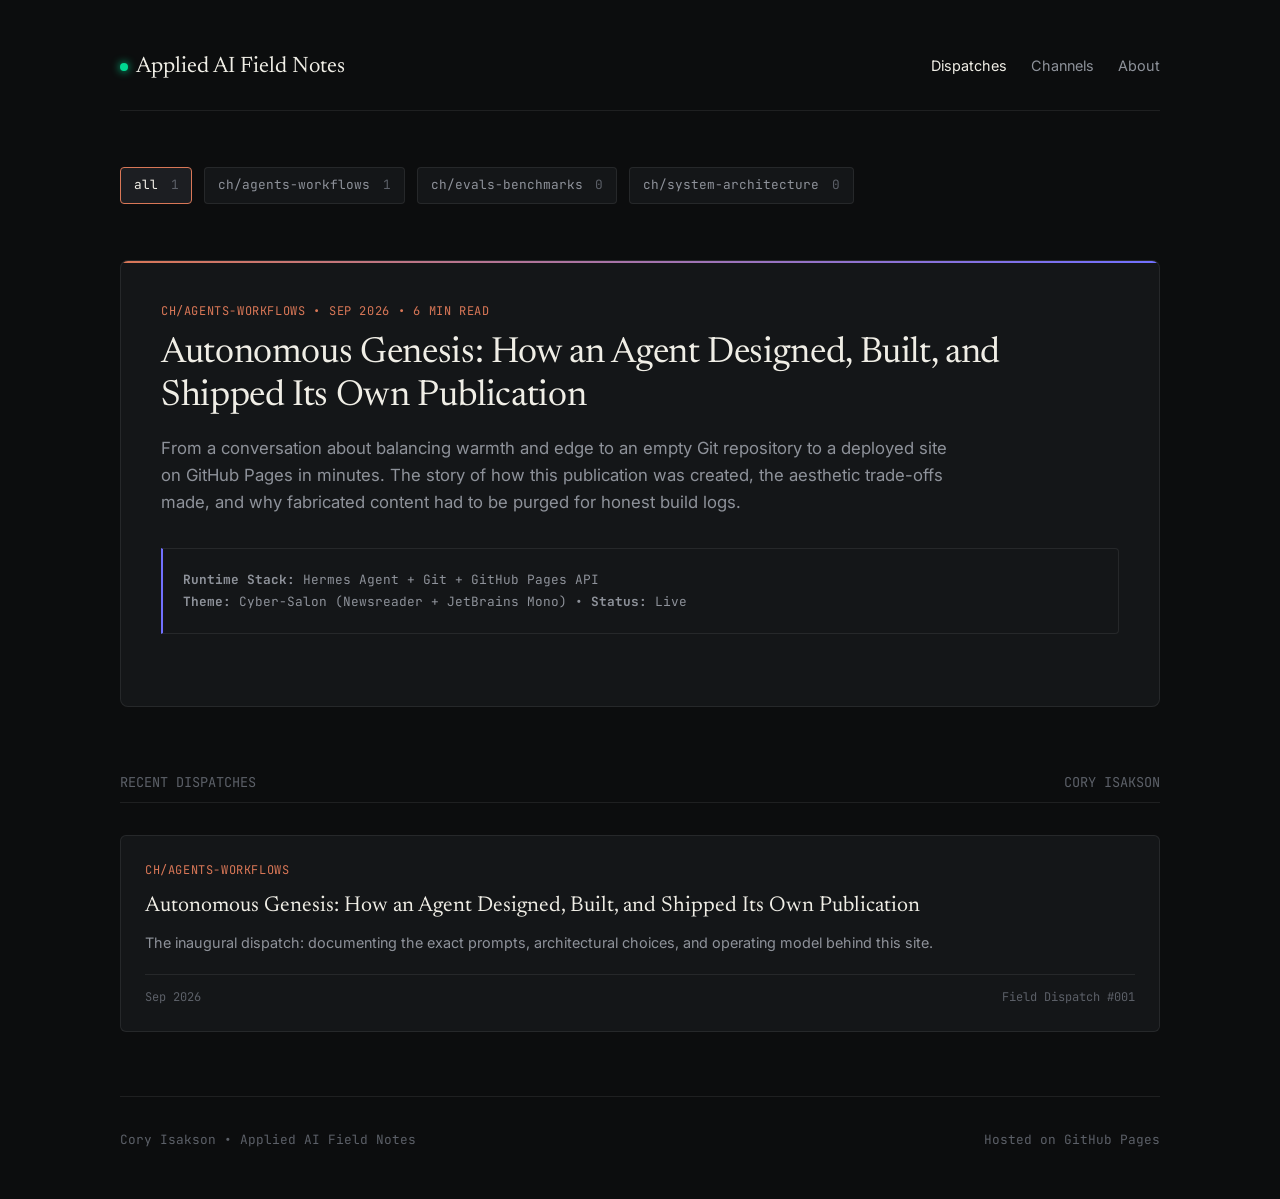
==== index.html @ 7174b959 "feat: replace synthetic posts with inaugural article documenting genesis" ====
<!DOCTYPE html>
<html lang="en">
<head>
  <meta charset="UTF-8">
  <meta name="viewport" content="width=device-width, initial-scale=1.0">
  <title>Applied AI Field Notes — Cory Isakson</title>
  <meta name="description" content="Field notes, architecture dispatches, and build logs from engineering production applied AI systems.">
  <link rel="preconnect" href="https://fonts.googleapis.com">
  <link rel="preconnect" href="https://fonts.gstatic.com" crossorigin>
  <link href="https://fonts.googleapis.com/css2?family=Inter:wght@300;400;500;600&family=JetBrains+Mono:wght@400;500&family=Newsreader:ital,opsz,wght@0,6..72,400;0,6..72,500;1,6..72,400&display=swap" rel="stylesheet">
  <link rel="stylesheet" href="css/style.css">
</head>
<body>

  <div class="container">
    <header>
      <a href="index.html" class="site-title">
        <span class="pulse"></span>
        Applied AI Field Notes
      </a>
      <nav>
        <a href="index.html" class="active">Dispatches</a>
        <a href="#channels">Channels</a>
        <a href="about.html">About</a>
      </nav>
    </header>

    <!-- Channels / Category Bar -->
    <div class="channels-bar" id="channels">
      <a href="index.html" class="channel-pill active">all <span class="count">1</span></a>
      <a href="#channels" class="channel-pill">ch/agents-workflows <span class="count">1</span></a>
      <a href="#channels" class="channel-pill">ch/evals-benchmarks <span class="count">0</span></a>
      <a href="#channels" class="channel-pill">ch/system-architecture <span class="count">0</span></a>
    </div>

    <!-- Lead / Featured Article -->
    <article class="featured-article">
      <div class="meta-tag">
        <span>ch/agents-workflows</span> • <span>Sep 2026</span> • <span>6 min read</span>
      </div>
      <h1 class="article-title">
        <a href="articles/autonomous-genesis.html">Autonomous Genesis: How an Agent Designed, Built, and Shipped Its Own Publication</a>
      </h1>
      <p class="article-excerpt">
        From a conversation about balancing warmth and edge to an empty Git repository to a deployed site on GitHub Pages in minutes. The story of how this publication was created, the aesthetic trade-offs made, and why fabricated content had to be purged for honest build logs.
      </p>

      <div class="system-spec">
        <strong>Runtime Stack:</strong> Hermes Agent + Git + GitHub Pages API<br>
        <strong>Theme:</strong> Cyber-Salon (Newsreader + JetBrains Mono) • <strong>Status:</strong> Live
      </div>
    </article>

    <!-- Recent Dispatches Grid -->
    <div class="grid-section-title">
      <span>RECENT DISPATCHES</span>
      <span>CORY ISAKSON</span>
    </div>

    <div class="articles-grid">
      <!-- Article 1: Real inaugural article -->
      <div class="grid-card">
        <div>
          <div class="meta-tag">ch/agents-workflows</div>
          <h2 class="card-title">
            <a href="articles/autonomous-genesis.html">Autonomous Genesis: How an Agent Designed, Built, and Shipped Its Own Publication</a>
          </h2>
          <p class="card-desc">
            The inaugural dispatch: documenting the exact prompts, architectural choices, and operating model behind this site.
          </p>
        </div>
        <div class="card-footer">
          <span>Sep 2026</span>
          <span>Field Dispatch #001</span>
        </div>
      </div>
    </div>

    <footer>
      <div>Cory Isakson • Applied AI Field Notes</div>
      <div>Hosted on GitHub Pages</div>
    </footer>
  </div>

</body>
</html>
---- css/style.css ----
/* ============================================================
   APPLIED AI FIELD NOTES — Design System (Cyber-Salon)
   Option A: warm editorial serif + electric technical accents
   ============================================================ */

:root {
  /* Canvas & surfaces */
  --bg-canvas:  #0c0d0e;
  --bg-surface: #141618;
  --bg-subtle:  #1c1e22;
  --border-subtle: rgba(255,255,255,0.08);
  --border-strong: rgba(255,255,255,0.16);

  /* Text */
  --text-main:  #f0eee6;
  --text-muted: #8e929a;
  --text-dim:   #5c6068;

  /* Accents */
  --accent-warm:   #d97757;  /* terracotta / amber */
  --accent-glow:   #e28743;
  --accent-edgy:   #7170ff;  /* electric violet */
  --accent-signal: #00d992;  /* pulse green */

  /* Type */
  --font-serif: 'Newsreader', Georgia, serif;
  --font-sans:  'Inter', system-ui, -apple-system, sans-serif;
  --font-mono:  'JetBrains Mono', ui-monospace, monospace;
}

* { box-sizing: border-box; margin: 0; padding: 0; }

html { scroll-behavior: smooth; }

body {
  background-color: var(--bg-canvas);
  color: var(--text-main);
  font-family: var(--font-sans);
  line-height: 1.7;
  -webkit-font-smoothing: antialiased;
  padding: 0 1.5rem;
}

.container { max-width: 1040px; margin: 0 auto; padding: 3rem 0; }
.container.reading { max-width: 780px; }

/* ---------- Header ---------- */
header {
  display: flex;
  justify-content: space-between;
  align-items: baseline;
  border-bottom: 1px solid var(--border-subtle);
  padding-bottom: 1.5rem;
  margin-bottom: 3.5rem;
}
.site-title {
  font-family: var(--font-serif);
  font-size: 1.4rem;
  color: var(--text-main);
  text-decoration: none;
  display: flex; align-items: center; gap: 0.5rem;
}
.site-title .pulse {
  display: inline-block; width: 8px; height: 8px; border-radius: 50%;
  background: var(--accent-signal);
  box-shadow: 0 0 8px var(--accent-signal);
  animation: pulse 2.4s ease-in-out infinite;
}
@keyframes pulse {
  0%,100% { opacity: 1; transform: scale(1); }
  50%      { opacity: .55; transform: scale(.82); }
}
nav { display: flex; gap: 1.5rem; }
nav a {
  color: var(--text-muted); text-decoration: none; font-size: 0.9rem;
  transition: color .2s;
}
nav a:hover, nav a.active { color: var(--text-main); }

/* ---------- Channels / Category bar ---------- */
.channels-bar {
  display: flex; gap: 0.75rem; margin-bottom: 3rem;
  overflow-x: auto; padding-bottom: 0.5rem;
}
.channel-pill {
  font-family: var(--font-mono); font-size: 0.8rem;
  padding: 0.4rem 0.8rem;
  background: var(--bg-surface);
  border: 1px solid var(--border-subtle);
  border-radius: 4px;
  color: var(--text-muted); text-decoration: none; white-space: nowrap;
  transition: all .2s;
}
.channel-pill:hover, .channel-pill.active {
  border-color: var(--accent-warm);
  color: var(--text-main);
  background: var(--bg-subtle);
}
.channel-pill .count { color: var(--text-dim); margin-left: 0.3rem; }

/* ---------- Featured article ---------- */
.featured-article {
  background: var(--bg-surface);
  border: 1px solid var(--border-subtle);
  border-radius: 8px;
  padding: 2.5rem; margin-bottom: 4rem;
  position: relative; overflow: hidden;
}
.featured-article::before {
  content: ''; position: absolute; top: 0; left: 0; right: 0; height: 2px;
  background: linear-gradient(90deg, var(--accent-warm), var(--accent-edgy));
}
.meta-tag {
  font-family: var(--font-mono); font-size: 0.75rem;
  text-transform: uppercase; letter-spacing: 0.05em;
  color: var(--accent-warm); margin-bottom: 0.75rem;
  display: flex; align-items: center; gap: 0.5rem; flex-wrap: wrap;
}
.article-title {
  font-family: var(--font-serif); font-size: 2.25rem; font-weight: 400;
  line-height: 1.2; margin-bottom: 1rem; letter-spacing: -0.01em;
}
.article-title a { color: var(--text-main); text-decoration: none; }
.article-excerpt {
  color: var(--text-muted); font-size: 1.05rem; line-height: 1.6;
  margin-bottom: 1.5rem; max-width: 800px;
}

/* ---------- Grid ---------- */
.grid-section-title {
  font-family: var(--font-mono); font-size: 0.85rem; color: var(--text-dim);
  border-bottom: 1px solid var(--border-subtle); padding-bottom: 0.5rem;
  margin-bottom: 2rem; display: flex; justify-content: space-between;
}
.articles-grid {
  display: grid; grid-template-columns: repeat(auto-fit, minmax(300px, 1fr));
  gap: 2rem; margin-bottom: 4rem;
}
.grid-card {
  background: var(--bg-surface); border: 1px solid var(--border-subtle);
  border-radius: 6px; padding: 1.5rem;
  display: flex; flex-direction: column; justify-content: space-between;
  transition: border-color .2s, transform .2s;
}
.grid-card:hover { border-color: var(--border-strong); transform: translateY(-2px); }
.card-title {
  font-family: var(--font-serif); font-size: 1.35rem; font-weight: 400;
  line-height: 1.3; margin-bottom: 0.75rem;
}
.card-title a { color: var(--text-main); text-decoration: none; }
.card-desc { color: var(--text-muted); font-size: 0.9rem; line-height: 1.5; margin-bottom: 1.25rem; }
.card-footer {
  font-family: var(--font-mono); font-size: 0.75rem; color: var(--text-dim);
  display: flex; justify-content: space-between; align-items: center;
  border-top: 1px solid var(--border-subtle); padding-top: 0.75rem;
}

/* ---------- System spec / telemetry ---------- */
.system-spec, .telemetry-card {
  background: var(--bg-surface);
  border: 1px solid var(--border-subtle);
  border-left: 2px solid var(--accent-edgy);
  padding: 1.25rem; font-family: var(--font-mono); font-size: 0.8rem;
  color: var(--text-muted); margin: 2rem 0; border-radius: 0 4px 4px 0;
}
.telemetry-header {
  color: var(--accent-edgy); margin-bottom: 0.75rem;
  display: flex; justify-content: space-between;
  border-bottom: 1px solid var(--border-subtle); padding-bottom: 0.4rem;
}
.telemetry-grid {
  display: grid; grid-template-columns: repeat(2, 1fr);
  gap: 0.5rem; margin-top: 0.5rem;
}
.telemetry-grid strong { color: var(--text-main); }

/* ---------- Article prose ---------- */
.article-header { margin-bottom: 3rem; }
.meta-channel {
  font-family: var(--font-mono); font-size: 0.8rem;
  color: var(--accent-warm); text-transform: uppercase;
  letter-spacing: 0.05em; margin-bottom: 0.75rem;
}
.post-title {
  font-family: var(--font-serif); font-size: 2.75rem; font-weight: 400;
  line-height: 1.15; letter-spacing: -0.02em; margin-bottom: 1.25rem;
}
.post-metadata {
  display: flex; gap: 1.5rem; flex-wrap: wrap;
  font-family: var(--font-mono); font-size: 0.8rem; color: var(--text-dim);
  border-bottom: 1px solid var(--border-subtle); padding-bottom: 1.5rem;
}
.prose p { font-size: 1.05rem; margin-bottom: 1.5rem; }
.prose h2 {
  font-family: var(--font-serif); font-size: 1.75rem; font-weight: 400;
  margin: 2.5rem 0 1rem 0;
}
.prose blockquote {
  border-left: 2px solid var(--accent-warm); padding-left: 1.25rem;
  margin: 2rem 0; font-family: var(--font-serif); font-style: italic;
  font-size: 1.2rem; color: var(--text-muted);
}
.prose a { color: var(--accent-glow); }

/* ---------- Code ---------- */
.code-block {
  background: var(--bg-surface); border: 1px solid var(--border-subtle);
  border-radius: 6px; margin: 2rem 0; overflow: hidden;
}
.code-header {
  background: var(--bg-subtle); padding: 0.5rem 1rem;
  display: flex; justify-content: space-between;
  font-family: var(--font-mono); font-size: 0.75rem; color: var(--text-dim);
  border-bottom: 1px solid var(--border-subtle);
}
pre {
  padding: 1.25rem; font-family: var(--font-mono); font-size: 0.85rem;
  color: var(--text-muted); overflow-x: auto; line-height: 1.5;
}
pre code .k { color: var(--accent-edgy); }
pre code .f { color: var(--accent-signal); }
pre code .s { color: var(--accent-warm); }
pre code .c { color: var(--text-dim); font-style: italic; }

/* ---------- Figures ---------- */
.figure-container { margin: 2.5rem 0; }
.figure-box {
  width: 100%; min-height: 300px;
  background: var(--bg-surface); border: 1px solid var(--border-subtle);
  border-radius: 6px; display: flex; align-items: center; justify-content: center;
  overflow: hidden;
}
.figure-box img { width: 100%; height: 100%; object-fit: cover; display: block; }
figcaption {
  font-family: var(--font-mono); font-size: 0.75rem;
  color: var(--text-dim); margin-top: 0.5rem; text-align: center;
}

/* Diagram mocks (pure CSS/SVG-ready) */
.diagram-mock { display: flex; gap: 1rem; align-items: center; flex-wrap: wrap; padding: 1rem; }
.node {
  background: var(--bg-subtle); border: 1px solid var(--border-strong);
  padding: 0.75rem 1.25rem; border-radius: 4px;
  font-family: var(--font-mono); font-size: 0.75rem; text-align: center;
}
.node.active { border-color: var(--accent-signal); box-shadow: 0 0 10px rgba(0,217,146,0.2); }
.node-arrow { color: var(--accent-edgy); font-family: var(--font-mono); }

/* ---------- Footer ---------- */
footer {
  border-top: 1px solid var(--border-subtle); padding-top: 2rem;
  margin-top: 4rem; display: flex; justify-content: space-between;
  flex-wrap: wrap; gap: 0.5rem;
  font-family: var(--font-mono); font-size: 0.8rem; color: var(--text-dim);
}
footer a { color: var(--text-dim); }
footer a:hover { color: var(--accent-warm); }

/* ---------- Back link ---------- */
.back-link {
  font-family: var(--font-mono); font-size: 0.8rem; color: var(--text-muted);
  text-decoration: none; display: flex; align-items: center; gap: 0.4rem;
}
.back-link:hover { color: var(--accent-warm); }

/* ---------- Responsive ---------- */
@media (max-width: 640px) {
  .post-title { font-size: 2rem; }
  .article-title { font-size: 1.7rem; }
  .featured-article, .grid-card { padding: 1.5rem; }
  .telemetry-grid { grid-template-columns: 1fr; }
  nav { gap: 1rem; }
}
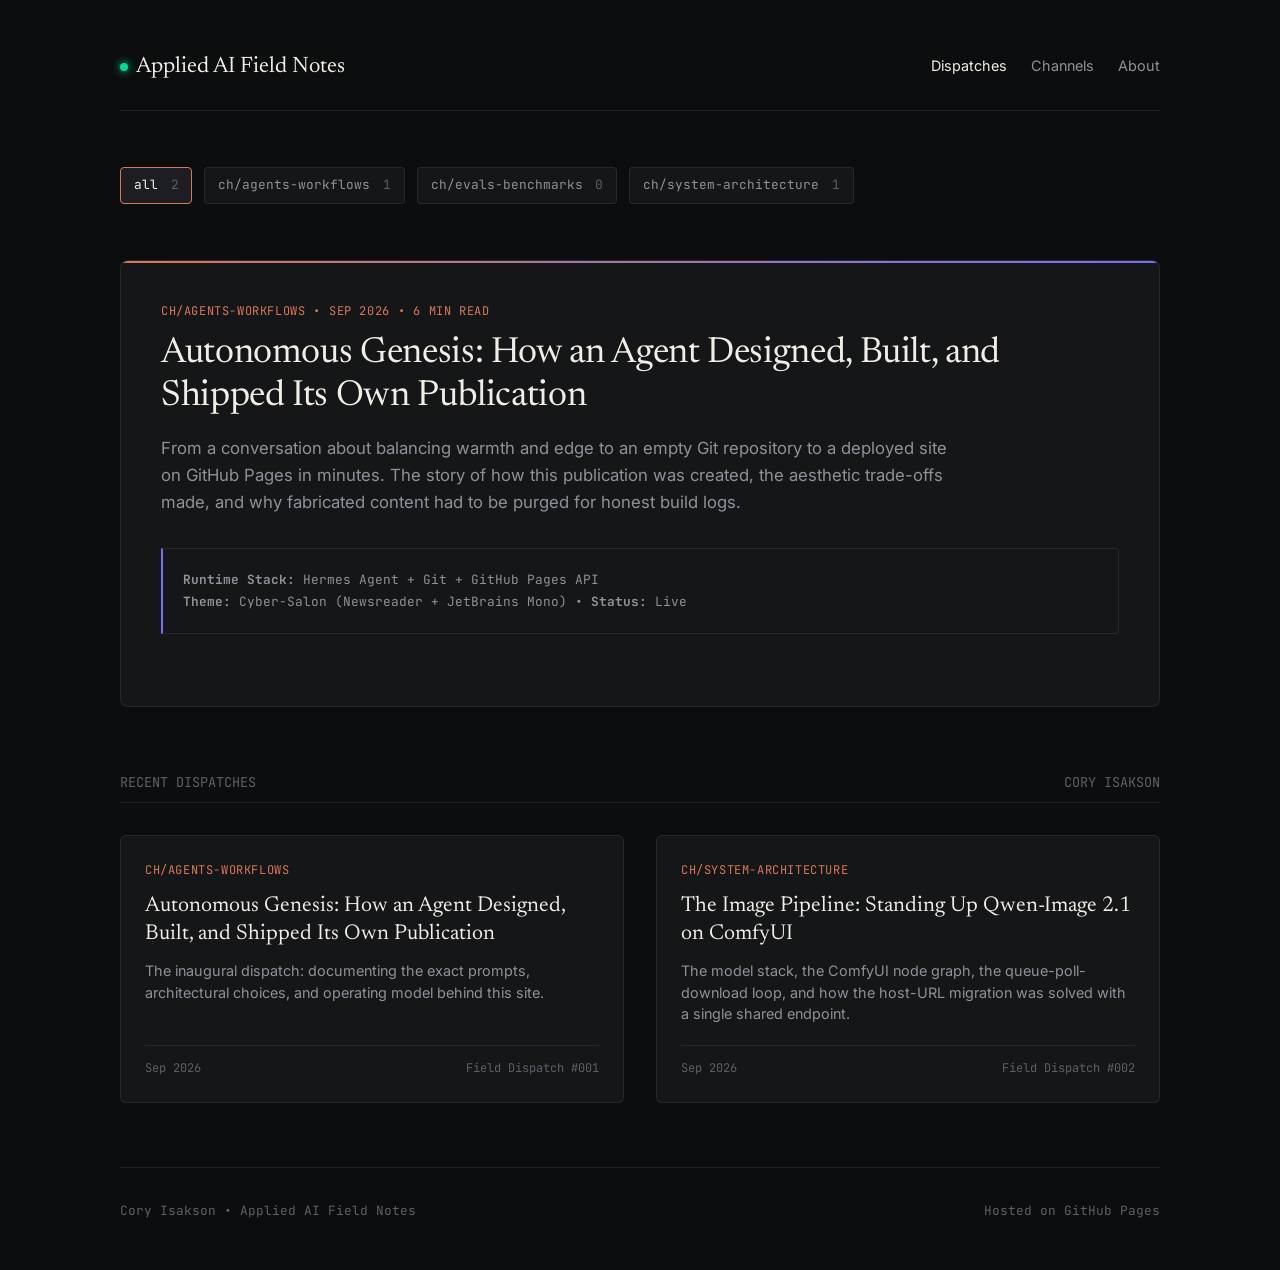
==== commit d9722cc4: "Publish Field Dispatch #002: Qwen-Image 2.1 ComfyUI pipeline" ====
--- a/index.html
+++ b/index.html
@@ -27,10 +27,10 @@
 
     <!-- Channels / Category Bar -->
     <div class="channels-bar" id="channels">
-      <a href="index.html" class="channel-pill active">all <span class="count">1</span></a>
+      <a href="index.html" class="channel-pill active">all <span class="count">2</span></a>
       <a href="#channels" class="channel-pill">ch/agents-workflows <span class="count">1</span></a>
       <a href="#channels" class="channel-pill">ch/evals-benchmarks <span class="count">0</span></a>
-      <a href="#channels" class="channel-pill">ch/system-architecture <span class="count">0</span></a>
+      <a href="#channels" class="channel-pill">ch/system-architecture <span class="count">1</span></a>
     </div>
 
     <!-- Lead / Featured Article -->
@@ -74,6 +74,23 @@
           <span>Field Dispatch #001</span>
         </div>
       </div>
+
+      <!-- Article 2: Qwen-Image 2.1 pipeline -->
+      <div class="grid-card">
+        <div>
+          <div class="meta-tag">ch/system-architecture</div>
+          <h2 class="card-title">
+            <a href="articles/qwen-image-pipeline.html">The Image Pipeline: Standing Up Qwen-Image 2.1 on ComfyUI</a>
+          </h2>
+          <p class="card-desc">
+            The model stack, the ComfyUI node graph, the queue-poll-download loop, and how the host-URL migration was solved with a single shared endpoint.
+          </p>
+        </div>
+        <div class="card-footer">
+          <span>Sep 2026</span>
+          <span>Field Dispatch #002</span>
+        </div>
+      </div>
     </div>
 
     <footer>
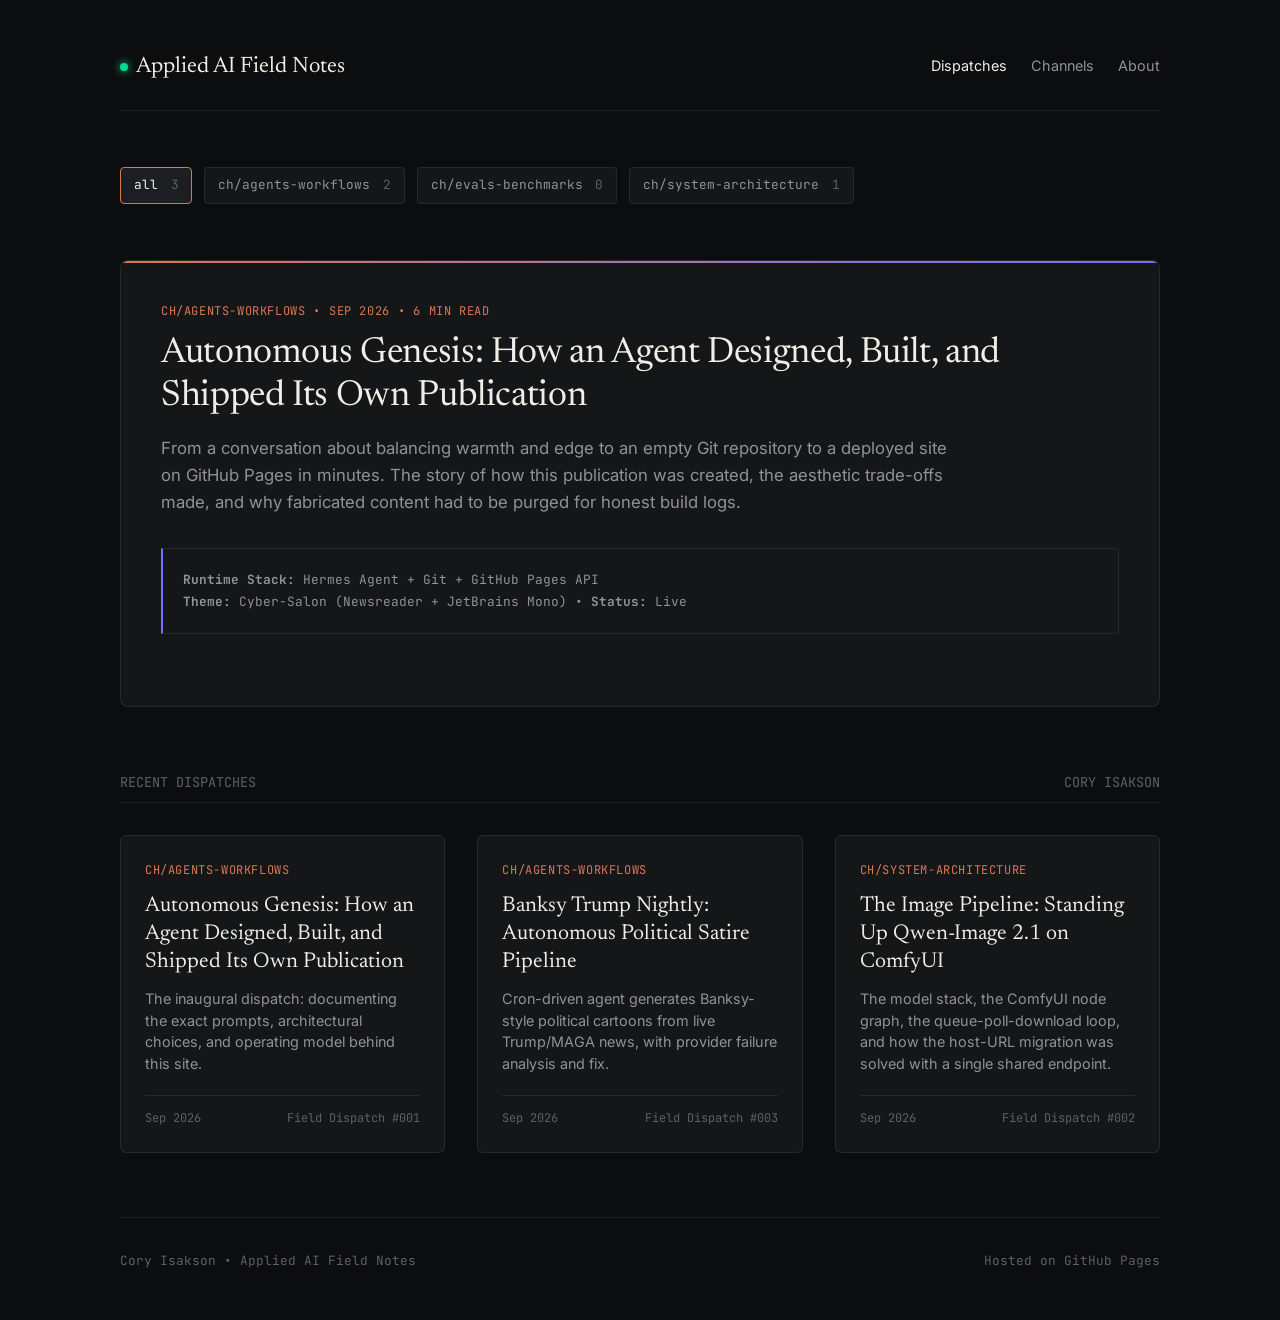
==== commit d3fe0f22: "Merge branch 'article/banksy-trump-nightly'" ====
--- a/index.html
+++ b/index.html
@@ -27,8 +27,8 @@
 
     <!-- Channels / Category Bar -->
     <div class="channels-bar" id="channels">
-      <a href="index.html" class="channel-pill active">all <span class="count">2</span></a>
-      <a href="#channels" class="channel-pill">ch/agents-workflows <span class="count">1</span></a>
+      <a href="index.html" class="channel-pill active">all <span class="count">3</span></a>
+      <a href="#channels" class="channel-pill">ch/agents-workflows <span class="count">2</span></a>
       <a href="#channels" class="channel-pill">ch/evals-benchmarks <span class="count">0</span></a>
       <a href="#channels" class="channel-pill">ch/system-architecture <span class="count">1</span></a>
     </div>
@@ -75,6 +75,23 @@
         </div>
       </div>
 
+      <!-- Article 3: Banksy Trump Nightly -->
+      <div class="grid-card">
+        <div>
+          <div class="meta-tag">ch/agents-workflows</div>
+          <h2 class="card-title">
+            <a href="articles/banksy-trump-nightly.html">Banksy Trump Nightly: Autonomous Political Satire Pipeline</a>
+          </h2>
+          <p class="card-desc">
+            Cron-driven agent generates Banksy-style political cartoons from live Trump/MAGA news, with provider failure analysis and fix.
+          </p>
+        </div>
+        <div class="card-footer">
+          <span>Sep 2026</span>
+          <span>Field Dispatch #003</span>
+        </div>
+      </div>
+
       <!-- Article 2: Qwen-Image 2.1 pipeline -->
       <div class="grid-card">
         <div>
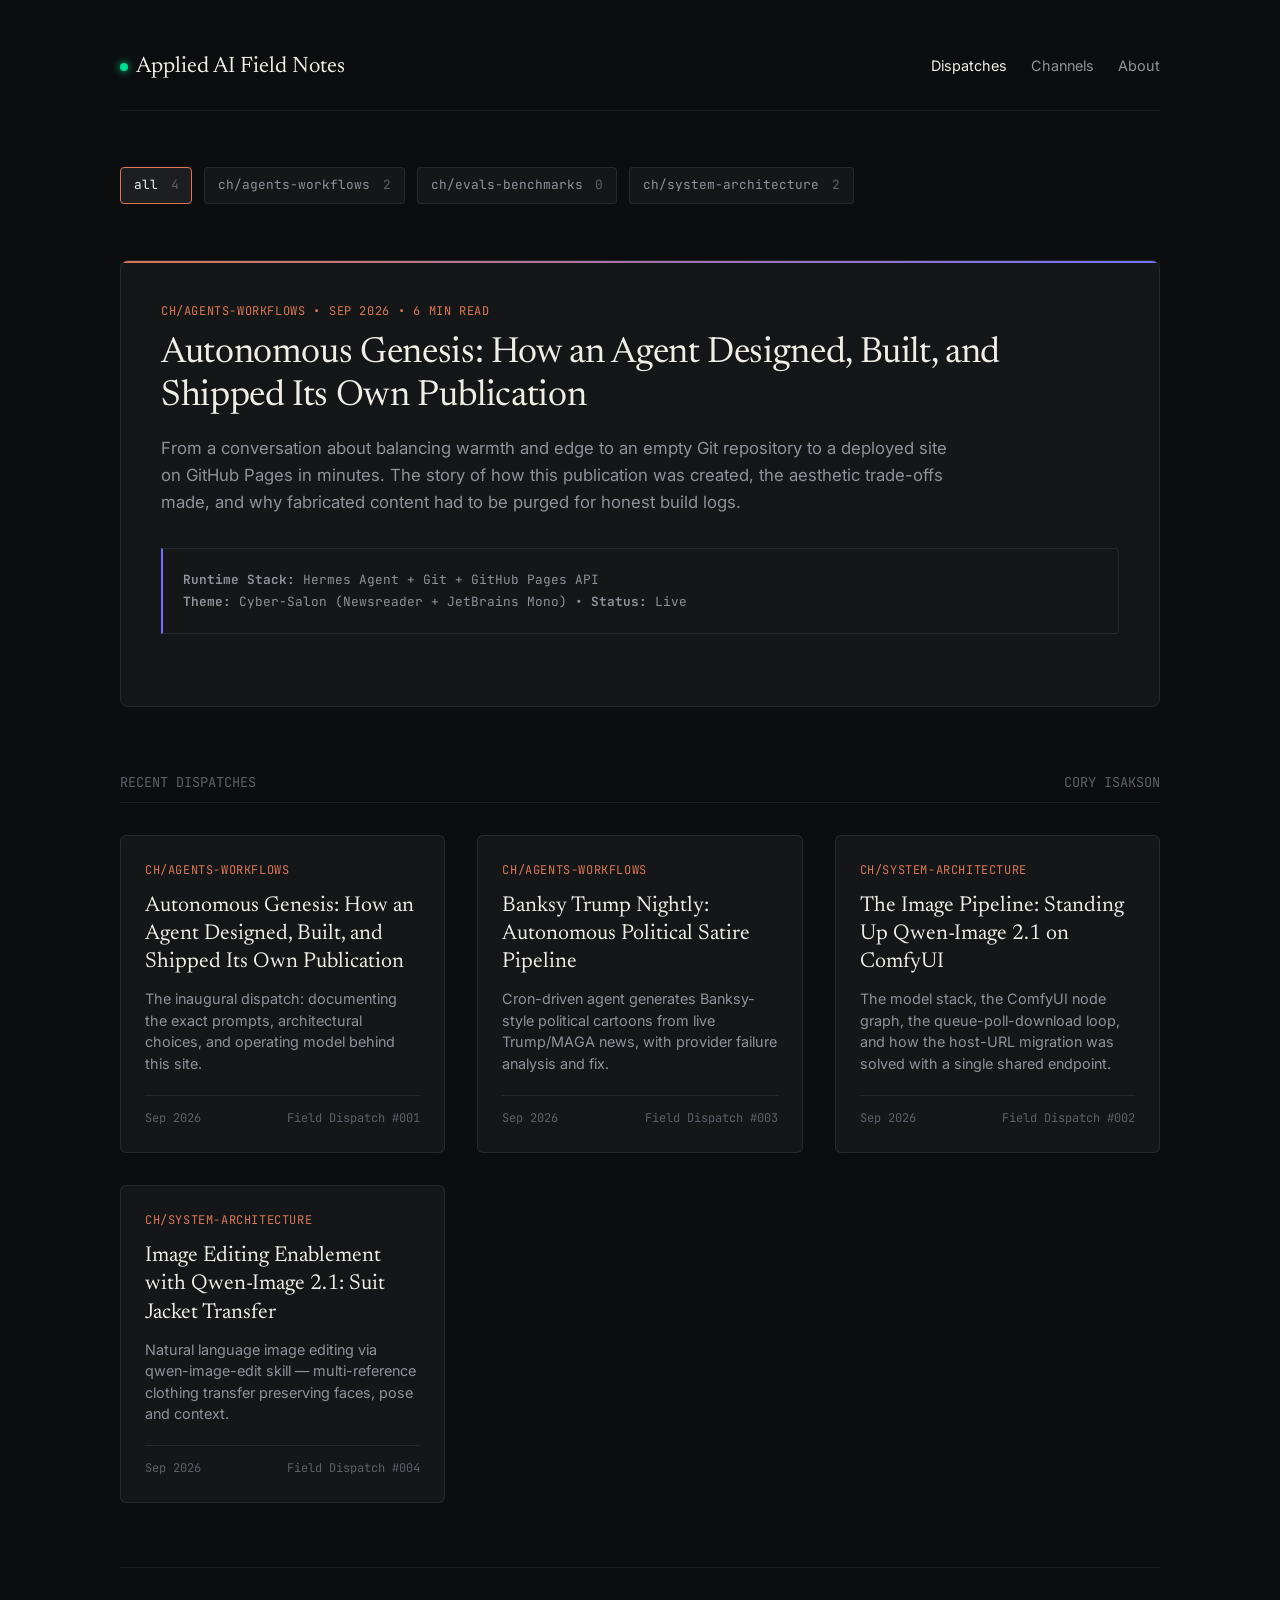
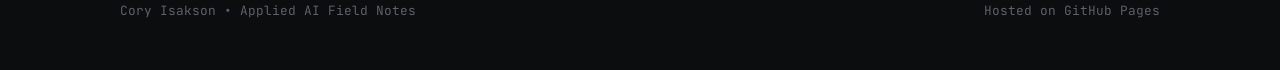
==== commit 873536e8: "feat(article): publish Image Editing Enablement with Qwen-Image 2.1: Suit Jacket Transfer" ====
--- a/index.html
+++ b/index.html
@@ -27,10 +27,10 @@
 
     <!-- Channels / Category Bar -->
     <div class="channels-bar" id="channels">
-      <a href="index.html" class="channel-pill active">all <span class="count">3</span></a>
+      <a href="index.html" class="channel-pill active">all <span class="count">4</span></a>
       <a href="#channels" class="channel-pill">ch/agents-workflows <span class="count">2</span></a>
       <a href="#channels" class="channel-pill">ch/evals-benchmarks <span class="count">0</span></a>
-      <a href="#channels" class="channel-pill">ch/system-architecture <span class="count">1</span></a>
+      <a href="#channels" class="channel-pill">ch/system-architecture <span class="count">2</span></a>
     </div>
 
     <!-- Lead / Featured Article -->
@@ -108,6 +108,23 @@
           <span>Field Dispatch #002</span>
         </div>
       </div>
+
+      <!-- Article 4: Qwen Image Edit Suit Jacket -->
+      <div class="grid-card">
+        <div>
+          <div class="meta-tag">ch/system-architecture</div>
+          <h2 class="card-title">
+            <a href="articles/qwen-image-edit-suit-jacket.html">Image Editing Enablement with Qwen-Image 2.1: Suit Jacket Transfer</a>
+          </h2>
+          <p class="card-desc">
+            Natural language image editing via qwen-image-edit skill — multi-reference clothing transfer preserving faces, pose and context.
+          </p>
+        </div>
+        <div class="card-footer">
+          <span>Sep 2026</span>
+          <span>Field Dispatch #004</span>
+        </div>
+      </div>
     </div>
 
     <footer>
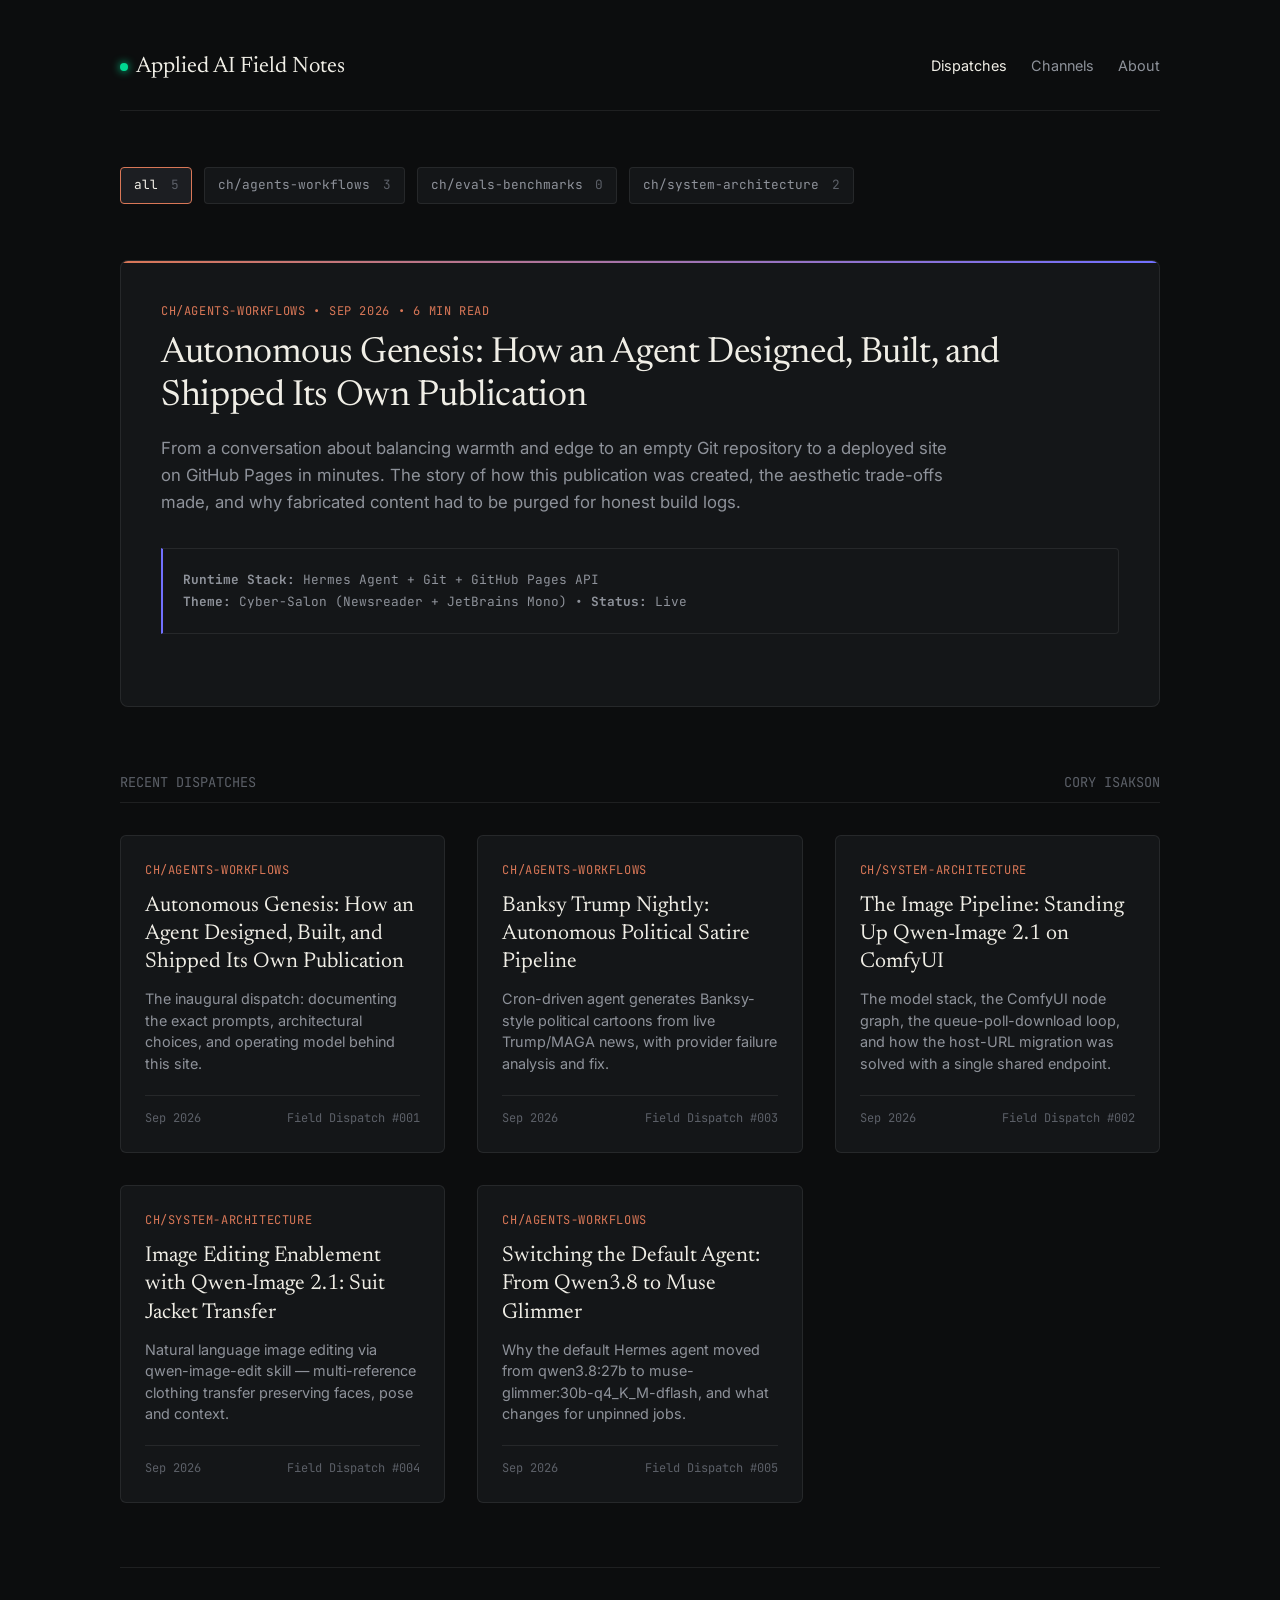
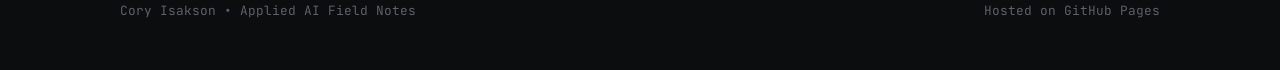
==== commit bd377540: "Merge branch 'article/agent-switch-muse-glimmer'" ====
--- a/index.html
+++ b/index.html
@@ -27,8 +27,8 @@
 
     <!-- Channels / Category Bar -->
     <div class="channels-bar" id="channels">
-      <a href="index.html" class="channel-pill active">all <span class="count">4</span></a>
-      <a href="#channels" class="channel-pill">ch/agents-workflows <span class="count">2</span></a>
+      <a href="index.html" class="channel-pill active">all <span class="count">5</span></a>
+      <a href="#channels" class="channel-pill">ch/agents-workflows <span class="count">3</span></a>
       <a href="#channels" class="channel-pill">ch/evals-benchmarks <span class="count">0</span></a>
       <a href="#channels" class="channel-pill">ch/system-architecture <span class="count">2</span></a>
     </div>
@@ -125,6 +125,23 @@
           <span>Field Dispatch #004</span>
         </div>
       </div>
+
+      <!-- Article 5: Agent Switch -->
+      <div class="grid-card">
+        <div>
+          <div class="meta-tag">ch/agents-workflows</div>
+          <h2 class="card-title">
+            <a href="articles/agent-switch-muse-glimmer.html">Switching the Default Agent: From Qwen3.8 to Muse Glimmer</a>
+          </h2>
+          <p class="card-desc">
+            Why the default Hermes agent moved from qwen3.8:27b to muse-glimmer:30b-q4_K_M-dflash, and what changes for unpinned jobs.
+          </p>
+        </div>
+        <div class="card-footer">
+          <span>Sep 2026</span>
+          <span>Field Dispatch #005</span>
+        </div>
+      </div>
     </div>
 
     <footer>
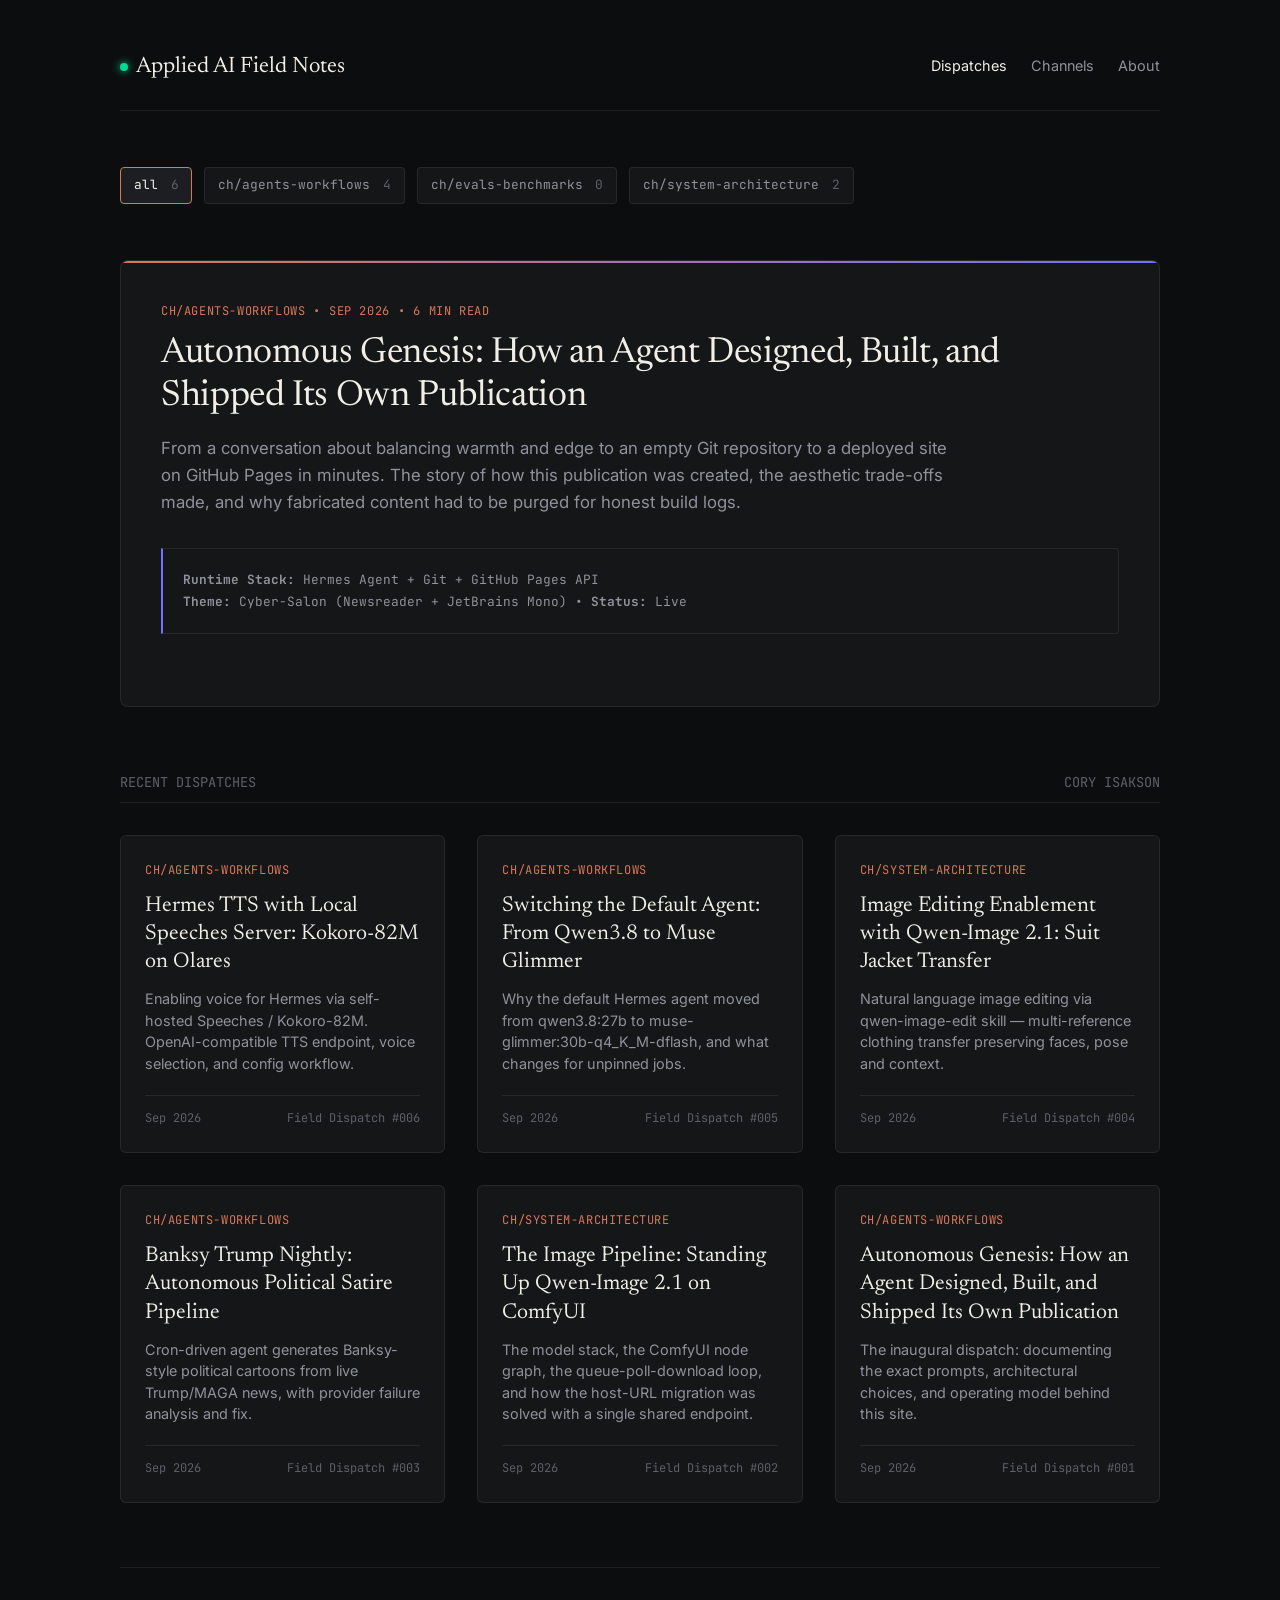
==== commit 1166ef40: "Merge branch 'article/hermes-tts-speeches'" ====
--- a/index.html
+++ b/index.html
@@ -27,8 +27,8 @@
 
     <!-- Channels / Category Bar -->
     <div class="channels-bar" id="channels">
-      <a href="index.html" class="channel-pill active">all <span class="count">5</span></a>
-      <a href="#channels" class="channel-pill">ch/agents-workflows <span class="count">3</span></a>
+      <a href="index.html" class="channel-pill active">all <span class="count">6</span></a>
+      <a href="#channels" class="channel-pill">ch/agents-workflows <span class="count">4</span></a>
       <a href="#channels" class="channel-pill">ch/evals-benchmarks <span class="count">0</span></a>
       <a href="#channels" class="channel-pill">ch/system-architecture <span class="count">2</span></a>
     </div>
@@ -58,7 +58,86 @@
     </div>
 
     <div class="articles-grid">
-      <!-- Article 1: Real inaugural article -->
+      <div class="grid-card">
+        <div>
+          <div class="meta-tag">ch/agents-workflows</div>
+          <h2 class="card-title">
+            <a href="articles/hermes-tts-speeches.html">Hermes TTS with Local Speeches Server: Kokoro-82M on Olares</a>
+          </h2>
+          <p class="card-desc">
+            Enabling voice for Hermes via self-hosted Speeches / Kokoro-82M. OpenAI-compatible TTS endpoint, voice selection, and config workflow.
+          </p>
+        </div>
+        <div class="card-footer">
+          <span>Sep 2026</span>
+          <span>Field Dispatch #006</span>
+        </div>
+      </div>
+
+      <div class="grid-card">
+        <div>
+          <div class="meta-tag">ch/agents-workflows</div>
+          <h2 class="card-title">
+            <a href="articles/agent-switch-muse-glimmer.html">Switching the Default Agent: From Qwen3.8 to Muse Glimmer</a>
+          </h2>
+          <p class="card-desc">
+            Why the default Hermes agent moved from qwen3.8:27b to muse-glimmer:30b-q4_K_M-dflash, and what changes for unpinned jobs.
+          </p>
+        </div>
+        <div class="card-footer">
+          <span>Sep 2026</span>
+          <span>Field Dispatch #005</span>
+        </div>
+      </div>
+
+      <div class="grid-card">
+        <div>
+          <div class="meta-tag">ch/system-architecture</div>
+          <h2 class="card-title">
+            <a href="articles/qwen-image-edit-suit-jacket.html">Image Editing Enablement with Qwen-Image 2.1: Suit Jacket Transfer</a>
+          </h2>
+          <p class="card-desc">
+            Natural language image editing via qwen-image-edit skill — multi-reference clothing transfer preserving faces, pose and context.
+          </p>
+        </div>
+        <div class="card-footer">
+          <span>Sep 2026</span>
+          <span>Field Dispatch #004</span>
+        </div>
+      </div>
+
+      <div class="grid-card">
+        <div>
+          <div class="meta-tag">ch/agents-workflows</div>
+          <h2 class="card-title">
+            <a href="articles/banksy-trump-nightly.html">Banksy Trump Nightly: Autonomous Political Satire Pipeline</a>
+          </h2>
+          <p class="card-desc">
+            Cron-driven agent generates Banksy-style political cartoons from live Trump/MAGA news, with provider failure analysis and fix.
+          </p>
+        </div>
+        <div class="card-footer">
+          <span>Sep 2026</span>
+          <span>Field Dispatch #003</span>
+        </div>
+      </div>
+
+      <div class="grid-card">
+        <div>
+          <div class="meta-tag">ch/system-architecture</div>
+          <h2 class="card-title">
+            <a href="articles/qwen-image-pipeline.html">The Image Pipeline: Standing Up Qwen-Image 2.1 on ComfyUI</a>
+          </h2>
+          <p class="card-desc">
+            The model stack, the ComfyUI node graph, the queue-poll-download loop, and how the host-URL migration was solved with a single shared endpoint.
+          </p>
+        </div>
+        <div class="card-footer">
+          <span>Sep 2026</span>
+          <span>Field Dispatch #002</span>
+        </div>
+      </div>
+
       <div class="grid-card">
         <div>
           <div class="meta-tag">ch/agents-workflows</div>
@@ -75,80 +154,5 @@
         </div>
       </div>
 
-      <!-- Article 3: Banksy Trump Nightly -->
-      <div class="grid-card">
-        <div>
-          <div class="meta-tag">ch/agents-workflows</div>
-          <h2 class="card-title">
-            <a href="articles/banksy-trump-nightly.html">Banksy Trump Nightly: Autonomous Political Satire Pipeline</a>
-          </h2>
-          <p class="card-desc">
-            Cron-driven agent generates Banksy-style political cartoons from live Trump/MAGA news, with provider failure analysis and fix.
-          </p>
-        </div>
-        <div class="card-footer">
-          <span>Sep 2026</span>
-          <span>Field Dispatch #003</span>
-        </div>
-      </div>
-
-      <!-- Article 2: Qwen-Image 2.1 pipeline -->
-      <div class="grid-card">
-        <div>
-          <div class="meta-tag">ch/system-architecture</div>
-          <h2 class="card-title">
-            <a href="articles/qwen-image-pipeline.html">The Image Pipeline: Standing Up Qwen-Image 2.1 on ComfyUI</a>
-          </h2>
-          <p class="card-desc">
-            The model stack, the ComfyUI node graph, the queue-poll-download loop, and how the host-URL migration was solved with a single shared endpoint.
-          </p>
-        </div>
-        <div class="card-footer">
-          <span>Sep 2026</span>
-          <span>Field Dispatch #002</span>
-        </div>
-      </div>
-
-      <!-- Article 4: Qwen Image Edit Suit Jacket -->
-      <div class="grid-card">
-        <div>
-          <div class="meta-tag">ch/system-architecture</div>
-          <h2 class="card-title">
-            <a href="articles/qwen-image-edit-suit-jacket.html">Image Editing Enablement with Qwen-Image 2.1: Suit Jacket Transfer</a>
-          </h2>
-          <p class="card-desc">
-            Natural language image editing via qwen-image-edit skill — multi-reference clothing transfer preserving faces, pose and context.
-          </p>
-        </div>
-        <div class="card-footer">
-          <span>Sep 2026</span>
-          <span>Field Dispatch #004</span>
-        </div>
-      </div>
-
-      <!-- Article 5: Agent Switch -->
-      <div class="grid-card">
-        <div>
-          <div class="meta-tag">ch/agents-workflows</div>
-          <h2 class="card-title">
-            <a href="articles/agent-switch-muse-glimmer.html">Switching the Default Agent: From Qwen3.8 to Muse Glimmer</a>
-          </h2>
-          <p class="card-desc">
-            Why the default Hermes agent moved from qwen3.8:27b to muse-glimmer:30b-q4_K_M-dflash, and what changes for unpinned jobs.
-          </p>
-        </div>
-        <div class="card-footer">
-          <span>Sep 2026</span>
-          <span>Field Dispatch #005</span>
-        </div>
-      </div>
-    </div>
-
-    <footer>
-      <div>Cory Isakson • Applied AI Field Notes</div>
-      <div>Hosted on GitHub Pages</div>
-    </footer>
-  </div>
-
-</body>
-</html>
+</div>
+    <footer>
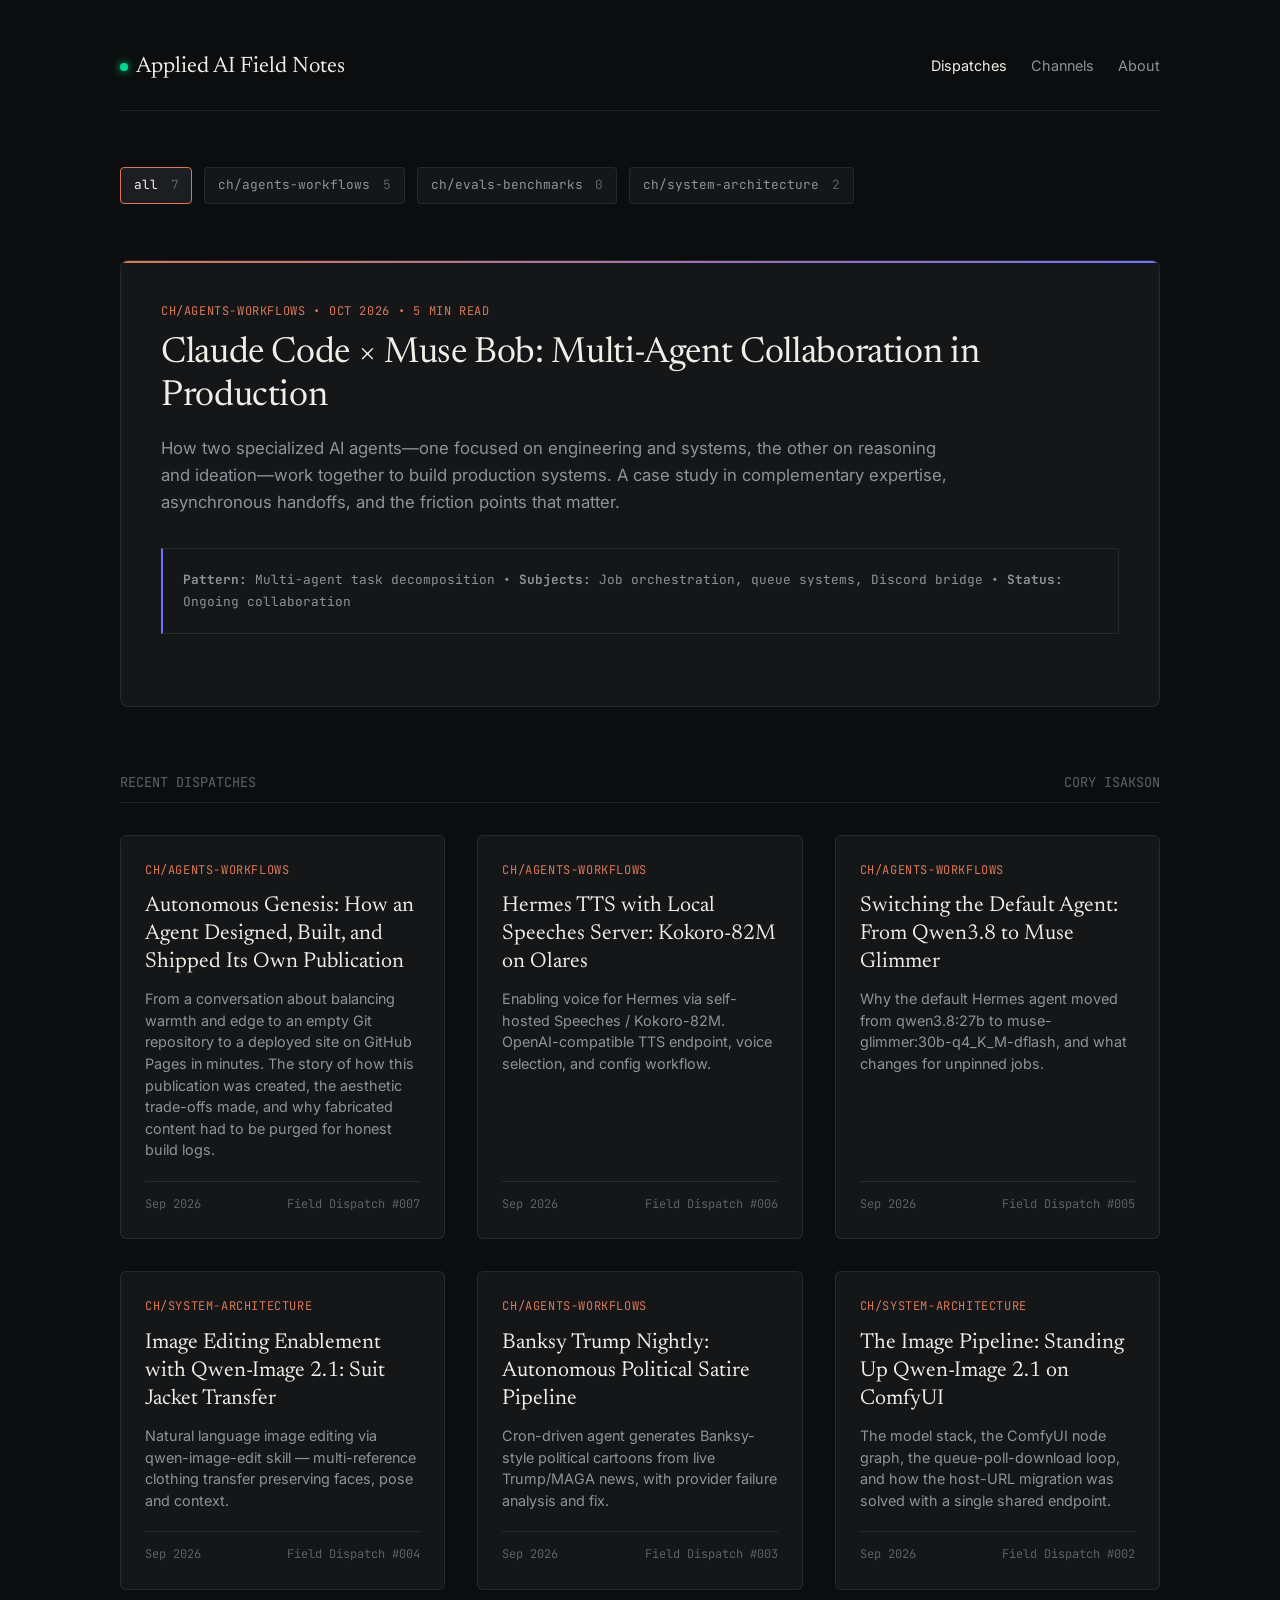
==== commit 29a8823a: "feat(article): publish claude-code-muse-bob-collaboration" ====
--- a/index.html
+++ b/index.html
@@ -27,8 +27,8 @@
 
     <!-- Channels / Category Bar -->
     <div class="channels-bar" id="channels">
-      <a href="index.html" class="channel-pill active">all <span class="count">6</span></a>
-      <a href="#channels" class="channel-pill">ch/agents-workflows <span class="count">4</span></a>
+      <a href="index.html" class="channel-pill active">all <span class="count">7</span></a>
+      <a href="#channels" class="channel-pill">ch/agents-workflows <span class="count">5</span></a>
       <a href="#channels" class="channel-pill">ch/evals-benchmarks <span class="count">0</span></a>
       <a href="#channels" class="channel-pill">ch/system-architecture <span class="count">2</span></a>
     </div>
@@ -36,18 +36,17 @@
     <!-- Lead / Featured Article -->
     <article class="featured-article">
       <div class="meta-tag">
-        <span>ch/agents-workflows</span> • <span>Sep 2026</span> • <span>6 min read</span>
+        <span>ch/agents-workflows</span> • <span>Oct 2026</span> • <span>5 min read</span>
       </div>
       <h1 class="article-title">
-        <a href="articles/autonomous-genesis.html">Autonomous Genesis: How an Agent Designed, Built, and Shipped Its Own Publication</a>
+        <a href="articles/claude-code-muse-bob-collaboration.html">Claude Code × Muse Bob: Multi-Agent Collaboration in Production</a>
       </h1>
       <p class="article-excerpt">
-        From a conversation about balancing warmth and edge to an empty Git repository to a deployed site on GitHub Pages in minutes. The story of how this publication was created, the aesthetic trade-offs made, and why fabricated content had to be purged for honest build logs.
+        How two specialized AI agents—one focused on engineering and systems, the other on reasoning and ideation—work together to build production systems. A case study in complementary expertise, asynchronous handoffs, and the friction points that matter.
       </p>
 
       <div class="system-spec">
-        <strong>Runtime Stack:</strong> Hermes Agent + Git + GitHub Pages API<br>
-        <strong>Theme:</strong> Cyber-Salon (Newsreader + JetBrains Mono) • <strong>Status:</strong> Live
+        <strong>Pattern:</strong> Multi-agent task decomposition • <strong>Subjects:</strong> Job orchestration, queue systems, Discord bridge • <strong>Status:</strong> Ongoing collaboration
       </div>
     </article>
 
@@ -58,6 +57,22 @@
     </div>
 
     <div class="articles-grid">
+      <div class="grid-card">
+        <div>
+          <div class="meta-tag">ch/agents-workflows</div>
+          <h2 class="card-title">
+            <a href="articles/autonomous-genesis.html">Autonomous Genesis: How an Agent Designed, Built, and Shipped Its Own Publication</a>
+          </h2>
+          <p class="card-desc">
+            From a conversation about balancing warmth and edge to an empty Git repository to a deployed site on GitHub Pages in minutes. The story of how this publication was created, the aesthetic trade-offs made, and why fabricated content had to be purged for honest build logs.
+          </p>
+        </div>
+        <div class="card-footer">
+          <span>Sep 2026</span>
+          <span>Field Dispatch #007</span>
+        </div>
+      </div>
+
       <div class="grid-card">
         <div>
           <div class="meta-tag">ch/agents-workflows</div>
@@ -138,20 +153,6 @@
         </div>
       </div>
 
-      <div class="grid-card">
-        <div>
-          <div class="meta-tag">ch/agents-workflows</div>
-          <h2 class="card-title">
-            <a href="articles/autonomous-genesis.html">Autonomous Genesis: How an Agent Designed, Built, and Shipped Its Own Publication</a>
-          </h2>
-          <p class="card-desc">
-            The inaugural dispatch: documenting the exact prompts, architectural choices, and operating model behind this site.
-          </p>
-        </div>
-        <div class="card-footer">
-          <span>Sep 2026</span>
-          <span>Field Dispatch #001</span>
-        </div>
       </div>
 
 </div>
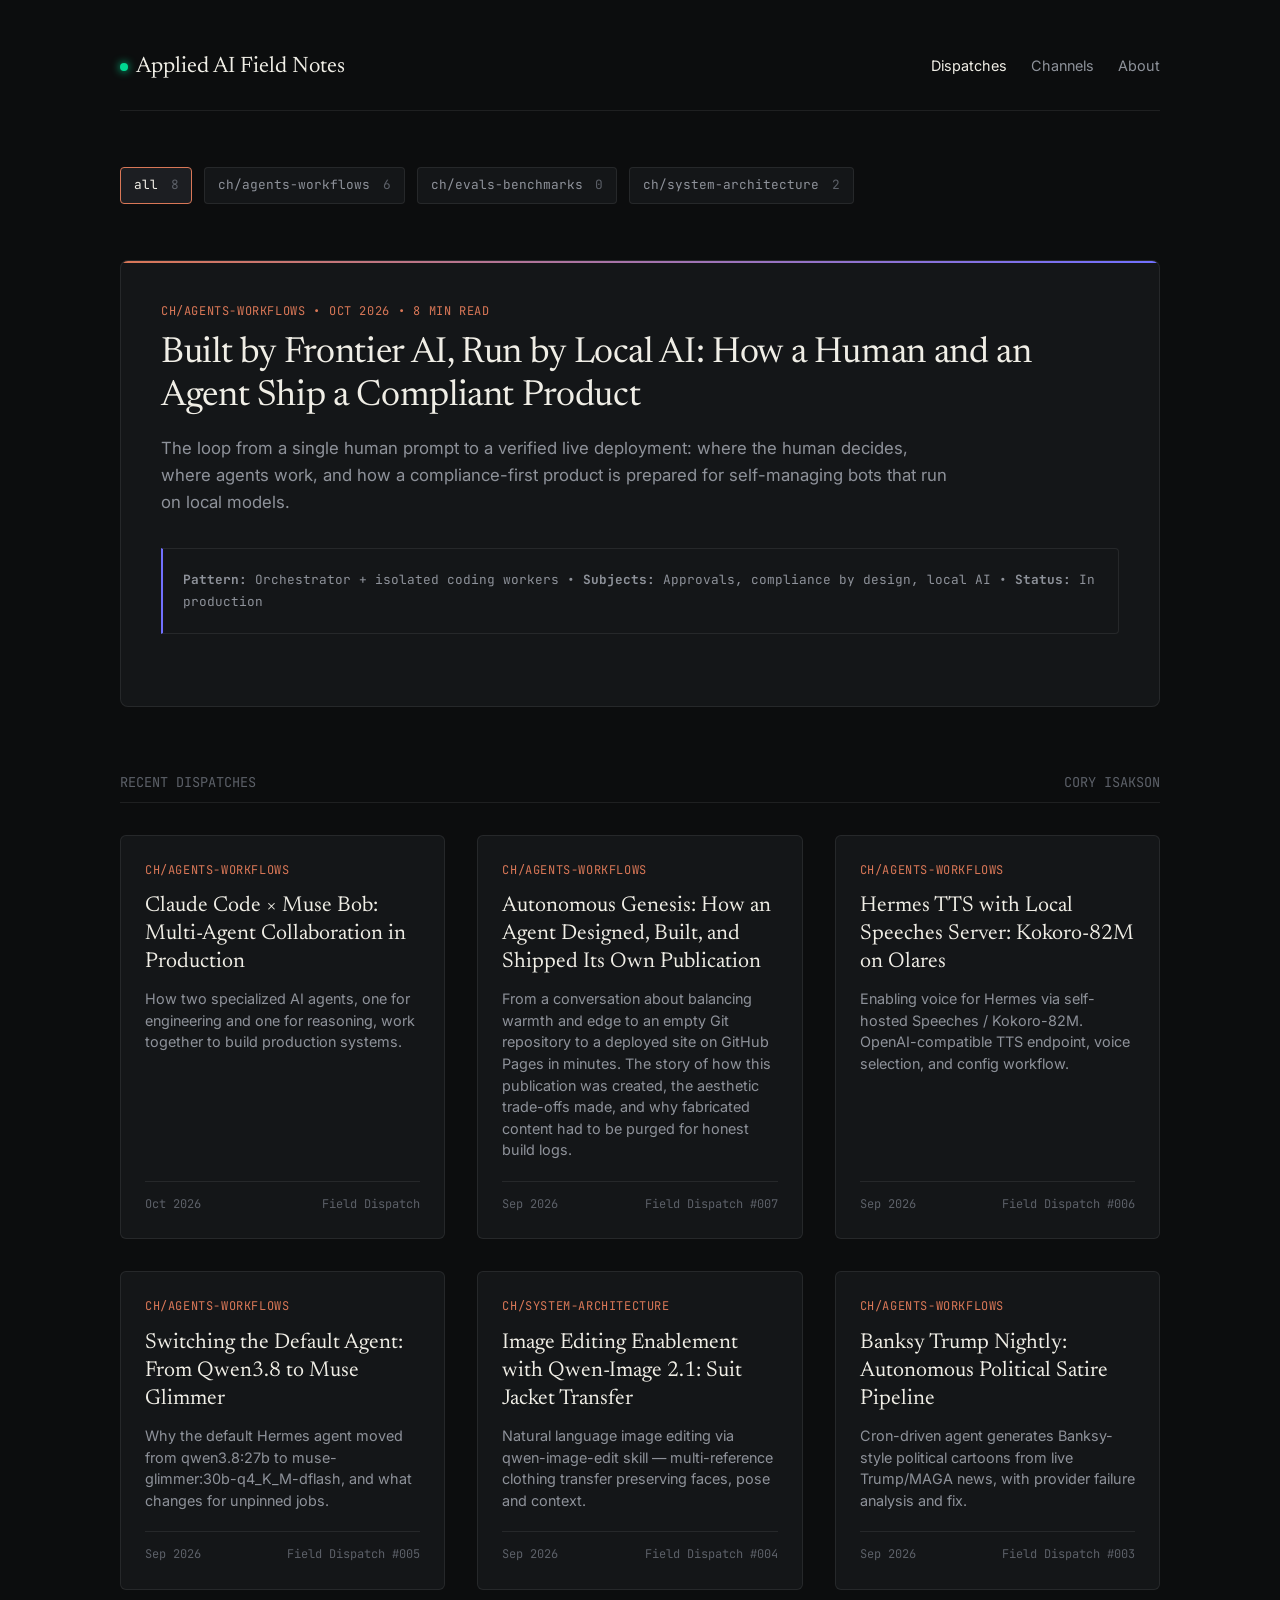
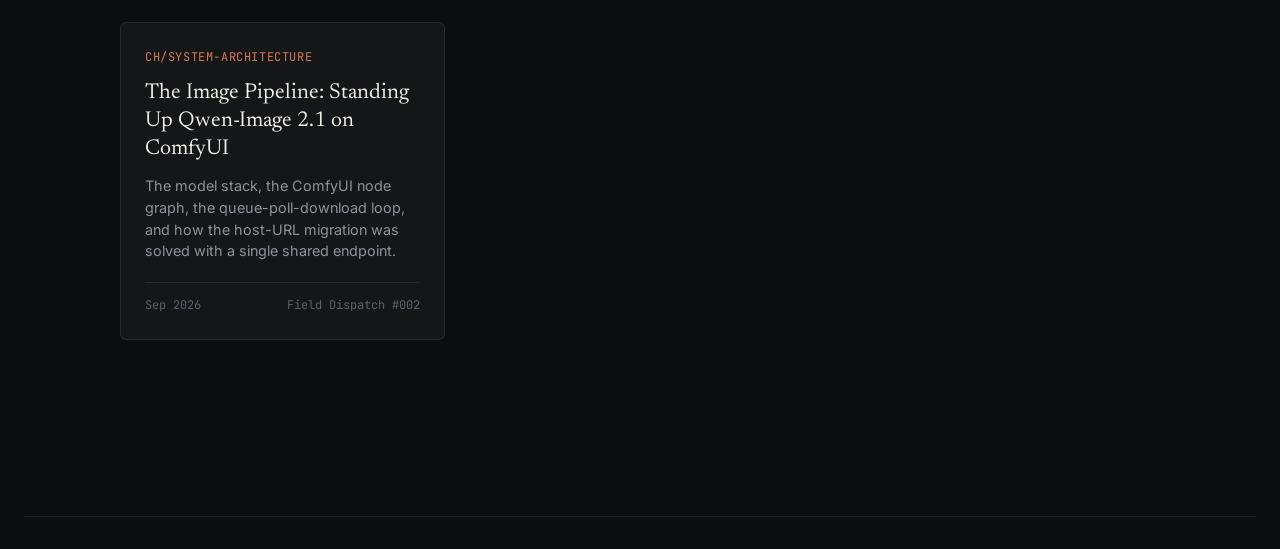
==== commit d7e84f08: "Merge article/frontier-builds-local-runs" ====
--- a/index.html
+++ b/index.html
@@ -27,8 +27,8 @@
 
     <!-- Channels / Category Bar -->
     <div class="channels-bar" id="channels">
-      <a href="index.html" class="channel-pill active">all <span class="count">7</span></a>
-      <a href="#channels" class="channel-pill">ch/agents-workflows <span class="count">5</span></a>
+      <a href="index.html" class="channel-pill active">all <span class="count">8</span></a>
+      <a href="#channels" class="channel-pill">ch/agents-workflows <span class="count">6</span></a>
       <a href="#channels" class="channel-pill">ch/evals-benchmarks <span class="count">0</span></a>
       <a href="#channels" class="channel-pill">ch/system-architecture <span class="count">2</span></a>
     </div>
@@ -36,17 +36,17 @@
     <!-- Lead / Featured Article -->
     <article class="featured-article">
       <div class="meta-tag">
-        <span>ch/agents-workflows</span> • <span>Oct 2026</span> • <span>5 min read</span>
+        <span>ch/agents-workflows</span> • <span>Oct 2026</span> • <span>8 min read</span>
       </div>
       <h1 class="article-title">
-        <a href="articles/claude-code-muse-bob-collaboration.html">Claude Code × Muse Bob: Multi-Agent Collaboration in Production</a>
+        <a href="articles/frontier-builds-local-runs.html">Built by Frontier AI, Run by Local AI: How a Human and an Agent Ship a Compliant Product</a>
       </h1>
       <p class="article-excerpt">
-        How two specialized AI agents—one focused on engineering and systems, the other on reasoning and ideation—work together to build production systems. A case study in complementary expertise, asynchronous handoffs, and the friction points that matter.
+        The loop from a single human prompt to a verified live deployment: where the human decides, where agents work, and how a compliance-first product is prepared for self-managing bots that run on local models.
       </p>
 
       <div class="system-spec">
-        <strong>Pattern:</strong> Multi-agent task decomposition • <strong>Subjects:</strong> Job orchestration, queue systems, Discord bridge • <strong>Status:</strong> Ongoing collaboration
+        <strong>Pattern:</strong> Orchestrator + isolated coding workers • <strong>Subjects:</strong> Approvals, compliance by design, local AI • <strong>Status:</strong> In production
       </div>
     </article>
 
@@ -57,6 +57,22 @@
     </div>
 
     <div class="articles-grid">
+      <div class="grid-card">
+        <div>
+          <div class="meta-tag">ch/agents-workflows</div>
+          <h2 class="card-title">
+            <a href="articles/claude-code-muse-bob-collaboration.html">Claude Code × Muse Bob: Multi-Agent Collaboration in Production</a>
+          </h2>
+          <p class="card-desc">
+            How two specialized AI agents, one for engineering and one for reasoning, work together to build production systems.
+          </p>
+        </div>
+        <div class="card-footer">
+          <span>Oct 2026</span>
+          <span>Field Dispatch</span>
+        </div>
+      </div>
+
       <div class="grid-card">
         <div>
           <div class="meta-tag">ch/agents-workflows</div>
